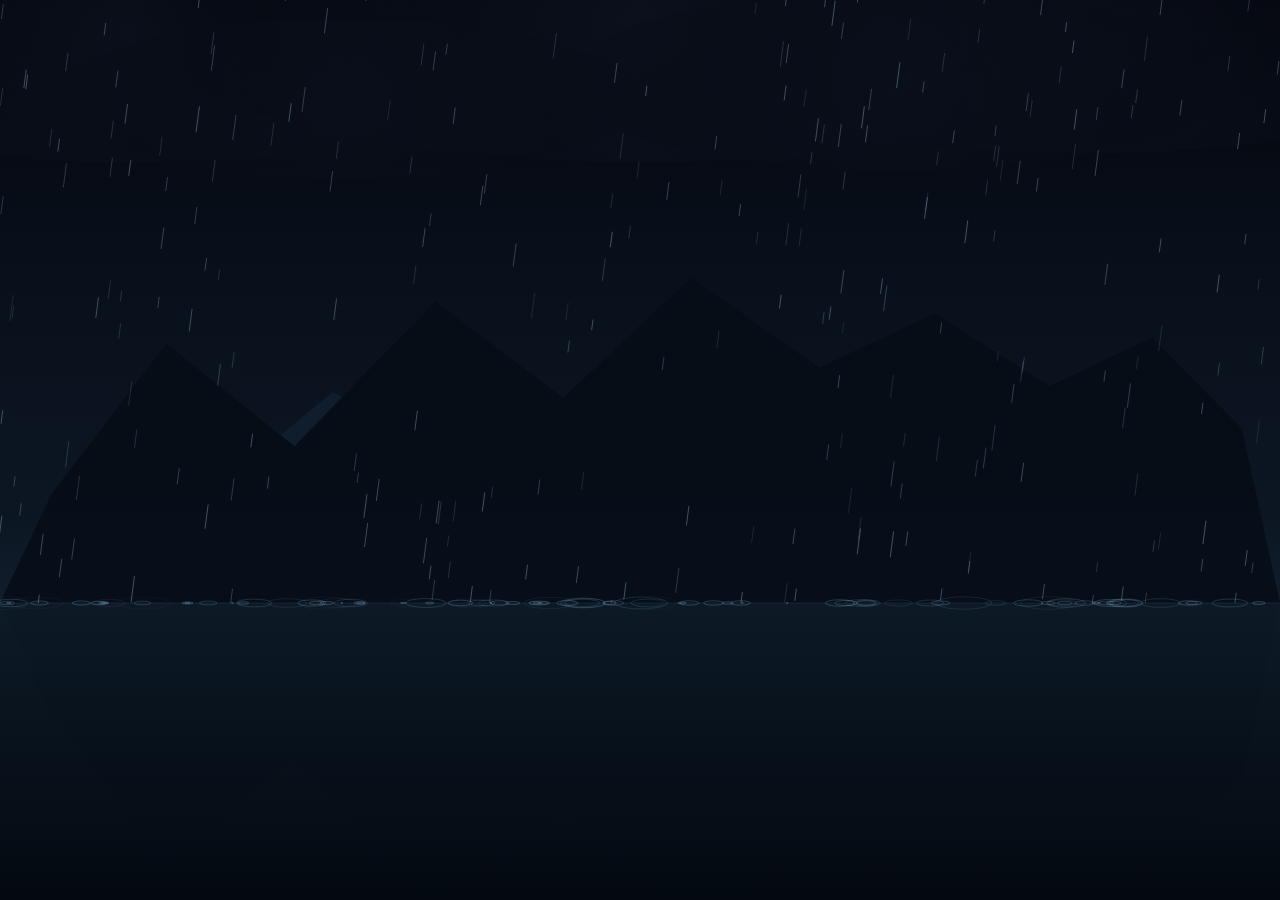
==== rain.html @ 8525aca0 "Add rainy weather demo animation HTML5 Canvas animation featuring distant mountains, thunder/lightni" ====
<!DOCTYPE html>
<html lang="zh-TW">
<head>
  <meta charset="UTF-8" />
  <meta name="viewport" content="width=device-width, initial-scale=1.0" />
  <title>雨天動畫</title>
  <style>
    * { margin: 0; padding: 0; box-sizing: border-box; }
    body { background: #020408; overflow: hidden; }
    canvas { display: block; }
  </style>
</head>
<body>
<canvas id="c"></canvas>
<script>
const canvas = document.getElementById('c');
const ctx    = canvas.getContext('2d');

let W, H, GY;          // canvas dims; GY = ground / water surface Y
let farPts  = [];      // far mountain polygon
let nearPts = [];      // near mountain polygon

/* ─── RESIZE ─── */
function resize() {
  W  = canvas.width  = window.innerWidth;
  H  = canvas.height = window.innerHeight;
  GY = Math.floor(H * 0.67);
  buildMountains();
}

function buildMountains() {
  // Far ridge — gentle peaks, [xFrac, yFrac of GY]
  const fp = [
    [0.05,0.84],[0.11,0.71],[0.18,0.79],[0.26,0.65],
    [0.33,0.73],[0.41,0.63],[0.49,0.72],[0.56,0.77],
    [0.63,0.67],[0.70,0.74],[0.77,0.64],[0.85,0.72],
    [0.91,0.68],[0.97,0.76]
  ];
  farPts = [[0,GY], ...fp.map(([x,y])=>[x*W, y*GY]), [W,GY]];

  // Near ridge — taller, more dramatic
  const np = [
    [0.04,0.82],[0.13,0.57],[0.23,0.74],[0.34,0.50],
    [0.44,0.66],[0.54,0.46],[0.64,0.61],[0.73,0.52],
    [0.82,0.64],[0.90,0.56],[0.97,0.71]
  ];
  nearPts = [[0,GY], ...np.map(([x,y])=>[x*W, y*GY]), [W,GY]];
}

/* ─── RAINDROP ─── */
const ANGLE = 0.13;   // horizontal lean per vertical pixel
const drops = [];

class Drop {
  constructor(spread) { this.reset(spread); }
  reset(spread = false) {
    this.x    = Math.random() * (W + 120);
    this.y    = spread ? Math.random() * H : -40;
    this.sp   = 14 + Math.random() * 11;
    this.ln   = 10 + Math.random() * 16;
    this.a    = 0.15 + Math.random() * 0.32;
    this.hit  = false;
  }
  update() {
    this.y += this.sp;
    this.x -= this.sp * ANGLE;
    // spawn ripple when leading edge touches water
    if (!this.hit && this.y + this.ln >= GY) {
      this.hit = true;
      if (Math.random() < 0.24 && ripples.length < 220)
        ripples.push(new Ripple(this.x, GY));
    }
    if (this.y >= GY) this.reset();
  }
  draw() {
    ctx.beginPath();
    ctx.moveTo(this.x, this.y);
    ctx.lineTo(this.x - this.ln * ANGLE, this.y + this.ln);
    ctx.strokeStyle = `rgba(175,210,240,${this.a})`;
    ctx.lineWidth = 0.75;
    ctx.stroke();
  }
}

/* ─── RIPPLE ─── */
const ripples = [];

class Ripple {
  constructor(x, y) {
    this.x  = x; this.y = y;
    this.r  = 1;
    this.mr = 16 + Math.random() * 32;
    this.sp = 0.38 + Math.random() * 0.55;
  }
  get alpha() { return 0.52 * Math.max(0, 1 - this.r / this.mr); }
  update()    { this.r += this.sp; return this.r < this.mr; }
  draw() {
    const a = this.alpha;
    if (a <= 0.005) return;
    ctx.beginPath();
    ctx.ellipse(this.x, this.y, this.r, this.r * 0.22, 0, 0, Math.PI * 2);
    ctx.strokeStyle = `rgba(140,188,220,${a})`;
    ctx.lineWidth = 0.65;
    ctx.stroke();
  }
}

/* ─── LIGHTNING BOLT ─── */
const bolts = [];
let ltTimer    = 0;
let ltInterval = 4500 + Math.random() * 5000;

class Bolt {
  constructor() {
    const sx = W * 0.15 + Math.random() * W * 0.70;
    this.segs = this._gen(sx, H * 0.02, sx + (Math.random() - 0.5) * 200, GY * 0.56);
    this.a  = 1.0;
    this.fa = 0.45;   // screen-flash alpha
  }
  _gen(x1, y1, x2, y2, d = 0) {
    if (d > 7 || y2 - y1 < 14) return [[x1,y1],[x2,y2]];
    const mx = (x1+x2)/2 + (Math.random()-0.5)*(y2-y1)*0.95;
    const my = (y1+y2)/2;
    return [...this._gen(x1,y1,mx,my,d+1), ...this._gen(mx,my,x2,y2,d+1).slice(1)];
  }
  update() { this.a -= 0.040; this.fa -= 0.028; return this.a > 0; }
  draw() {
    // full-screen flash
    if (this.fa > 0) {
      ctx.fillStyle = `rgba(195,215,255,${Math.max(0,this.fa) * 0.42})`;
      ctx.fillRect(0, 0, W, H);
    }
    ctx.save();
    ctx.shadowBlur  = 30;
    ctx.shadowColor = `rgba(165,200,255,${this.a * 0.9})`;
    ctx.beginPath();
    ctx.moveTo(this.segs[0][0], this.segs[0][1]);
    for (let i = 1; i < this.segs.length; i++)
      ctx.lineTo(this.segs[i][0], this.segs[i][1]);
    ctx.strokeStyle = `rgba(228,242,255,${this.a})`;
    ctx.lineWidth   = 1.8;
    ctx.stroke();
    // bright inner core
    ctx.strokeStyle = `rgba(255,255,255,${this.a * 0.75})`;
    ctx.lineWidth   = 0.5;
    ctx.stroke();
    ctx.restore();
  }
}

/* ─── SCENE DRAW HELPERS ─── */
function drawSky() {
  const g = ctx.createLinearGradient(0, 0, 0, GY);
  g.addColorStop(0,    '#030408');
  g.addColorStop(0.40, '#080f1a');
  g.addColorStop(0.85, '#0c1622');
  g.addColorStop(1,    '#101d2b');
  ctx.fillStyle = g;
  ctx.fillRect(0, 0, W, GY);
}

function drawClouds() {
  const layers = [
    { x:0.10, y:0.04, rx:0.33, ry:0.14, a:0.82 },
    { x:0.50, y:0.02, rx:0.40, ry:0.16, a:0.92 },
    { x:0.86, y:0.05, rx:0.30, ry:0.12, a:0.74 },
    { x:0.27, y:0.11, rx:0.23, ry:0.09, a:0.55 },
    { x:0.70, y:0.09, rx:0.26, ry:0.10, a:0.62 },
  ];
  for (const c of layers) {
    const cx = c.x * W, cy = c.y * H;
    const rx = c.rx * W, ry = c.ry * H;
    const g = ctx.createRadialGradient(cx,cy,0, cx,cy, Math.max(rx,ry));
    g.addColorStop(0,    `rgba(11,17,30,${c.a})`);
    g.addColorStop(0.60, `rgba(7,12,22,${c.a * 0.7})`);
    g.addColorStop(1,    'rgba(3,7,14,0)');
    ctx.beginPath();
    ctx.ellipse(cx, cy, rx, ry, 0, 0, Math.PI * 2);
    ctx.fillStyle = g;
    ctx.fill();
  }
}

function drawMountainShape(pts, color) {
  ctx.beginPath();
  ctx.moveTo(pts[0][0], pts[0][1]);
  for (let i = 1; i < pts.length; i++) ctx.lineTo(pts[i][0], pts[i][1]);
  ctx.closePath();
  ctx.fillStyle = color;
  ctx.fill();
}

function drawMist() {
  const g = ctx.createLinearGradient(0, GY - H*0.13, 0, GY + H*0.04);
  g.addColorStop(0,   'rgba(14,28,48,0)');
  g.addColorStop(0.5, 'rgba(14,28,48,0.09)');
  g.addColorStop(1,   'rgba(14,28,48,0)');
  ctx.fillStyle = g;
  ctx.fillRect(0, GY - H*0.13, W, H*0.17);
}

function drawWater() {
  const g = ctx.createLinearGradient(0, GY, 0, H);
  g.addColorStop(0,   '#0e1c28');
  g.addColorStop(0.3, '#0a1520');
  g.addColorStop(1,   '#040910');
  ctx.fillStyle = g;
  ctx.fillRect(0, GY, W, H - GY);

  // faint waterline gleam
  ctx.beginPath();
  ctx.moveTo(0, GY); ctx.lineTo(W, GY);
  ctx.strokeStyle = 'rgba(55,105,155,0.22)';
  ctx.lineWidth = 1;
  ctx.stroke();
}

function drawReflection() {
  // mirror the near ridge very faintly into the water
  ctx.save();
  ctx.globalAlpha = 0.10;
  ctx.translate(0, GY * 2);
  ctx.scale(1, -1);
  drawMountainShape(nearPts, '#070e18');
  ctx.restore();
}

/* ─── INIT ─── */
function init() {
  drops.length = 0;
  for (let i = 0; i < 290; i++) drops.push(new Drop(true));
  ltInterval = 4000 + Math.random() * 5000;
}

/* ─── MAIN LOOP ─── */
let prev = 0;

function frame(ts) {
  const dt = Math.min(ts - prev, 50);
  prev = ts;

  ctx.clearRect(0, 0, W, H);

  // — sky & atmosphere
  drawSky();
  drawClouds();

  // — lightning (drawn in sky, behind mountains)
  ltTimer += dt;
  if (ltTimer >= ltInterval) {
    bolts.push(new Bolt());
    ltTimer    = 0;
    ltInterval = 3500 + Math.random() * 6000;
  }
  for (let i = bolts.length - 1; i >= 0; i--) {
    bolts[i].draw();
    if (!bolts[i].update()) bolts.splice(i, 1);
  }

  // — mountains, mist, water
  drawMountainShape(farPts,  '#0f1d2d');
  drawMountainShape(nearPts, '#060d17');
  drawMist();
  drawWater();
  drawReflection();

  // — rain (clipped to sky so drops vanish at water surface)
  ctx.save();
  ctx.beginPath(); ctx.rect(0, 0, W, GY); ctx.clip();
  for (const d of drops) { d.update(); d.draw(); }
  ctx.restore();

  // — ripples on water surface
  for (let i = ripples.length - 1; i >= 0; i--) {
    ripples[i].draw();
    if (!ripples[i].update()) ripples.splice(i, 1);
  }

  requestAnimationFrame(frame);
}

/* ─── START ─── */
resize();
init();
requestAnimationFrame(frame);
window.addEventListener('resize', () => { resize(); init(); });
</script>
</body>
</html>
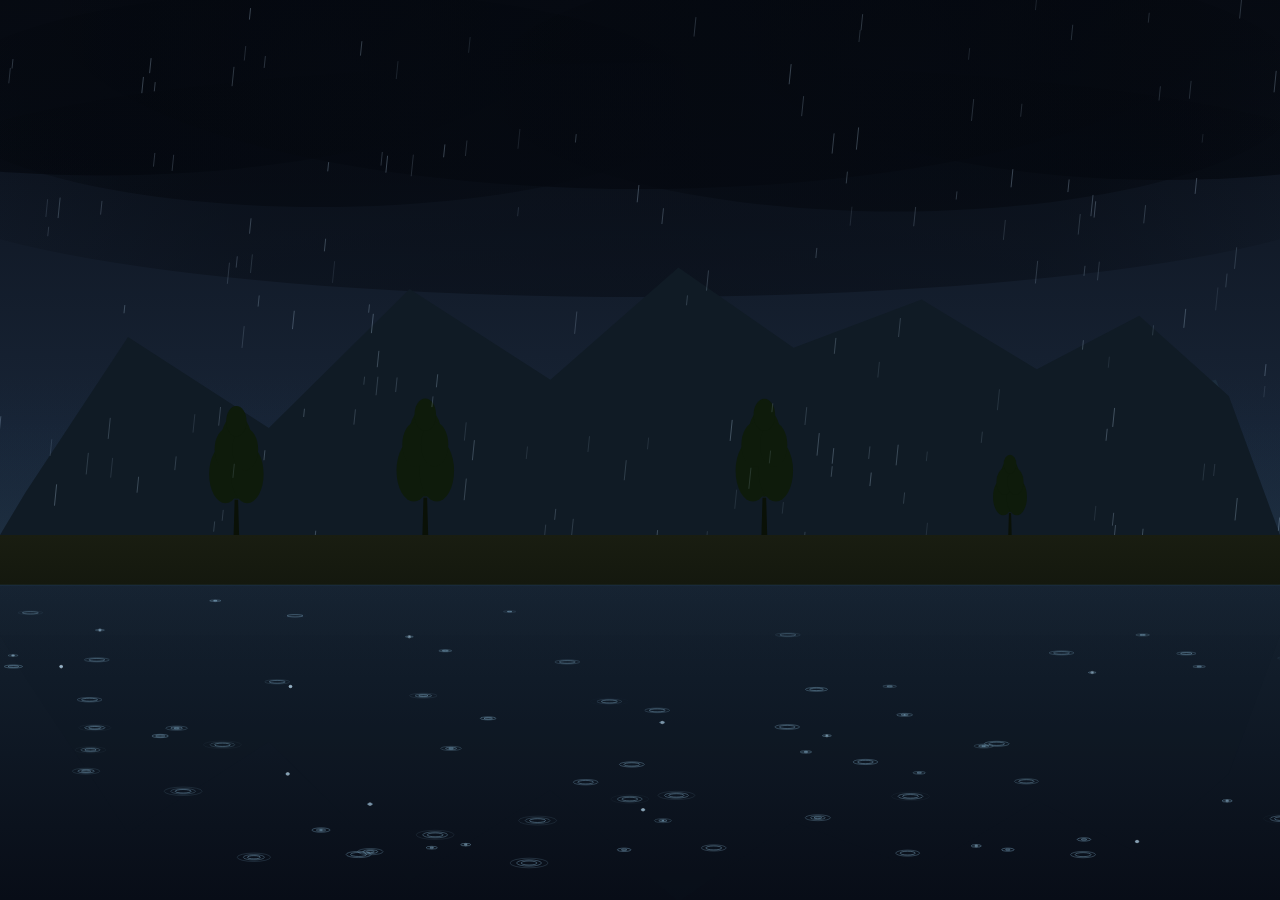
==== commit 4674429a: "Redesign rain animation to match reference visual style - Three atmospheric mountain layers (far/mid" ====
--- a/rain.html
+++ b/rain.html
@@ -6,7 +6,7 @@
   <title>雨天動畫</title>
   <style>
     * { margin: 0; padding: 0; box-sizing: border-box; }
-    body { background: #020408; overflow: hidden; }
+    body { background: #060a10; overflow: hidden; }
     canvas { display: block; }
   </style>
 </head>
@@ -16,164 +16,241 @@
 const canvas = document.getElementById('c');
 const ctx    = canvas.getContext('2d');
 
-let W, H, GY;          // canvas dims; GY = ground / water surface Y
-let farPts  = [];      // far mountain polygon
-let nearPts = [];      // near mountain polygon
+let W, H, GY, PY;
+// GY = sky/ground boundary; PY = puddle surface (slightly below GY)
+
+let mtnA = [], mtnB = [], mtnC = []; // 3 mountain layers
+let trees = [];
 
 /* ─── RESIZE ─── */
 function resize() {
   W  = canvas.width  = window.innerWidth;
   H  = canvas.height = window.innerHeight;
-  GY = Math.floor(H * 0.67);
-  buildMountains();
-}
-
-function buildMountains() {
-  // Far ridge — gentle peaks, [xFrac, yFrac of GY]
-  const fp = [
-    [0.05,0.84],[0.11,0.71],[0.18,0.79],[0.26,0.65],
-    [0.33,0.73],[0.41,0.63],[0.49,0.72],[0.56,0.77],
-    [0.63,0.67],[0.70,0.74],[0.77,0.64],[0.85,0.72],
-    [0.91,0.68],[0.97,0.76]
-  ];
-  farPts = [[0,GY], ...fp.map(([x,y])=>[x*W, y*GY]), [W,GY]];
-
-  // Near ridge — taller, more dramatic
-  const np = [
-    [0.04,0.82],[0.13,0.57],[0.23,0.74],[0.34,0.50],
-    [0.44,0.66],[0.54,0.46],[0.64,0.61],[0.73,0.52],
-    [0.82,0.64],[0.90,0.56],[0.97,0.71]
-  ];
-  nearPts = [[0,GY], ...np.map(([x,y])=>[x*W, y*GY]), [W,GY]];
+  GY = Math.floor(H * 0.595);
+  PY = Math.floor(H * 0.650);
+  buildScene();
+}
+
+function makePoly(peaks, base) {
+  return [[0, base], ...peaks.map(([x, y]) => [x * W, y * base]), [W, base]];
+}
+
+function buildScene() {
+  // Far ridge — low, gentle, atmospheric haze
+  mtnA = makePoly([
+    [0.04,0.87],[0.11,0.77],[0.18,0.85],[0.26,0.74],
+    [0.34,0.81],[0.42,0.71],[0.50,0.79],[0.58,0.84],
+    [0.66,0.73],[0.74,0.81],[0.82,0.72],[0.90,0.79],[0.97,0.85]
+  ], GY);
+
+  // Mid ridge
+  mtnB = makePoly([
+    [0.03,0.90],[0.11,0.71],[0.21,0.83],[0.31,0.65],
+    [0.41,0.77],[0.50,0.62],[0.60,0.74],[0.69,0.80],
+    [0.78,0.67],[0.87,0.75],[0.95,0.71]
+  ], GY);
+
+  // Near ridge — tallest, darkest
+  mtnC = makePoly([
+    [0.02,0.92],[0.10,0.63],[0.21,0.80],[0.32,0.54],
+    [0.43,0.71],[0.53,0.50],[0.62,0.65],[0.72,0.56],
+    [0.81,0.69],[0.89,0.59],[0.96,0.74]
+  ], GY);
+
+  // Trees at horizon (silhouette)
+  trees = [0.17, 0.33, 0.61, 0.79].map(xf => ({
+    x: xf * W + (Math.random() - 0.5) * 45,
+    y: GY,
+    h: 58 + Math.random() * 72,
+    w: 0
+  }));
+  trees.forEach(t => { t.w = t.h * 0.58; });
+}
+
+/* ─── TREE SILHOUETTE ─── */
+function drawTree({ x, y, h, w }) {
+  // Trunk
+  ctx.fillStyle = '#0a1107';
+  ctx.beginPath();
+  ctx.moveTo(x - w * 0.04, y);
+  ctx.lineTo(x - w * 0.025, y - h * 0.30);
+  ctx.lineTo(x + w * 0.025, y - h * 0.30);
+  ctx.lineTo(x + w * 0.04, y);
+  ctx.fill();
+
+  // Foliage — organic overlapping blobs
+  ctx.fillStyle = '#0e1b0b';
+  for (const [dx, dy, rx, ry] of [
+    [ 0,    0.63, 0.30, 0.32],
+    [-0.16, 0.52, 0.24, 0.25],
+    [ 0.16, 0.52, 0.24, 0.25],
+    [ 0,    0.82, 0.22, 0.20],
+    [-0.13, 0.73, 0.19, 0.18],
+    [ 0.13, 0.73, 0.19, 0.18],
+    [ 0,    0.97, 0.15, 0.13],
+  ]) {
+    ctx.beginPath();
+    ctx.ellipse(x + dx * w, y - dy * h, rx * w, ry * h, 0, 0, Math.PI * 2);
+    ctx.fill();
+  }
 }
 
 /* ─── RAINDROP ─── */
-const ANGLE = 0.13;   // horizontal lean per vertical pixel
+const LEAN = 0.10;
 const drops = [];
 
 class Drop {
   constructor(spread) { this.reset(spread); }
   reset(spread = false) {
-    this.x    = Math.random() * (W + 120);
-    this.y    = spread ? Math.random() * H : -40;
-    this.sp   = 14 + Math.random() * 11;
-    this.ln   = 10 + Math.random() * 16;
-    this.a    = 0.15 + Math.random() * 0.32;
-    this.hit  = false;
+    this.x   = Math.random() * (W + 200);
+    this.y   = spread ? Math.random() * H * 1.4 - H * 0.2 : -65;
+    this.sp  = 15 + Math.random() * 13;
+    this.ln  = 8  + Math.random() * 15;
+    this.a   = 0.18 + Math.random() * 0.30;
+    this.hit = false;
+    // Ripple lands at random depth in puddle (gives perspective distribution)
+    this.ry  = PY + 10 + Math.random() * (H - PY - 15) * 0.90;
   }
   update() {
     this.y += this.sp;
-    this.x -= this.sp * ANGLE;
-    // spawn ripple when leading edge touches water
+    this.x -= this.sp * LEAN;
     if (!this.hit && this.y + this.ln >= GY) {
       this.hit = true;
-      if (Math.random() < 0.24 && ripples.length < 220)
-        ripples.push(new Ripple(this.x, GY));
+      if (Math.random() < 0.26 && ripples.length < 320)
+        ripples.push(new Ripple(this.x, this.ry));
     }
-    if (this.y >= GY) this.reset();
+    if (this.y > H) this.reset();
   }
   draw() {
+    if (this.y >= GY) return;
+    const vis = Math.min(this.ln, GY - this.y);
+    if (vis <= 0) return;
     ctx.beginPath();
     ctx.moveTo(this.x, this.y);
-    ctx.lineTo(this.x - this.ln * ANGLE, this.y + this.ln);
-    ctx.strokeStyle = `rgba(175,210,240,${this.a})`;
-    ctx.lineWidth = 0.75;
+    ctx.lineTo(this.x - vis * LEAN, this.y + vis);
+    ctx.strokeStyle = `rgba(190,218,242,${this.a})`;
+    ctx.lineWidth = 0.6;
     ctx.stroke();
   }
 }
 
-/* ─── RIPPLE ─── */
+/* ─── RIPPLE (multi-ring, perspective-aware) ─── */
 const ripples = [];
 
 class Ripple {
   constructor(x, y) {
-    this.x  = x; this.y = y;
-    this.r  = 1;
-    this.mr = 16 + Math.random() * 32;
-    this.sp = 0.38 + Math.random() * 0.55;
-  }
-  get alpha() { return 0.52 * Math.max(0, 1 - this.r / this.mr); }
-  update()    { this.r += this.sp; return this.r < this.mr; }
+    this.x = x; this.y = y;
+    // Perspective: closer to bottom = larger & rounder
+    const t = Math.max(0, Math.min(1, (y - PY) / (H - PY)));
+    const s = 0.55 + t * 0.80; // size multiplier
+    this.ps  = 0.13 + t * 0.14; // vertical squish
+    this.age = 0;
+    this.rings = [
+      { r: 1, maxR: (12 + Math.random() * 12) * s, sp: 0.58, start: 0  },
+      { r: 0, maxR: (20 + Math.random() * 18) * s, sp: 0.46, start: 5  },
+      { r: 0, maxR: (28 + Math.random() * 22) * s, sp: 0.38, start: 11 },
+    ];
+  }
+  update() {
+    this.age++;
+    for (const rg of this.rings)
+      if (this.age >= rg.start) rg.r = Math.min(rg.r + rg.sp, rg.maxR);
+    return this.rings[2].r < this.rings[2].maxR;
+  }
   draw() {
-    const a = this.alpha;
-    if (a <= 0.005) return;
-    ctx.beginPath();
-    ctx.ellipse(this.x, this.y, this.r, this.r * 0.22, 0, 0, Math.PI * 2);
-    ctx.strokeStyle = `rgba(140,188,220,${a})`;
-    ctx.lineWidth = 0.65;
-    ctx.stroke();
+    // Tiny splash dot at center
+    if (this.age < 9) {
+      const sa = (1 - this.age / 9) * 0.72;
+      ctx.beginPath();
+      ctx.arc(this.x, this.y, 1.8, 0, Math.PI * 2);
+      ctx.fillStyle = `rgba(215,235,250,${sa})`;
+      ctx.fill();
+    }
+    for (const rg of this.rings) {
+      if (rg.r <= 0) continue;
+      const a = 0.56 * Math.max(0, 1 - rg.r / rg.maxR);
+      if (a < 0.01) continue;
+      ctx.beginPath();
+      ctx.ellipse(this.x, this.y, rg.r, rg.r * this.ps, 0, 0, Math.PI * 2);
+      ctx.strokeStyle = `rgba(150,200,230,${a})`;
+      ctx.lineWidth = 0.80;
+      ctx.stroke();
+    }
   }
 }
 
 /* ─── LIGHTNING BOLT ─── */
 const bolts = [];
-let ltTimer    = 0;
-let ltInterval = 4500 + Math.random() * 5000;
+let ltTimer = 0, ltNext = 5000 + Math.random() * 5000;
 
 class Bolt {
   constructor() {
-    const sx = W * 0.15 + Math.random() * W * 0.70;
-    this.segs = this._gen(sx, H * 0.02, sx + (Math.random() - 0.5) * 200, GY * 0.56);
+    const sx = W * 0.10 + Math.random() * W * 0.80;
+    this.segs   = this._gen(sx, H * 0.01, sx + (Math.random() - 0.5) * 260, GY * 0.55);
+    this.branch = Math.random() < 0.50 ? (() => {
+      const mi = Math.floor(this.segs.length * 0.38);
+      const [bx, by] = this.segs[mi];
+      return this._gen(bx, by, bx + (Math.random() - 0.5) * 130, by + GY * 0.25, 3);
+    })() : null;
     this.a  = 1.0;
-    this.fa = 0.45;   // screen-flash alpha
+    this.fa = 0.50;
   }
   _gen(x1, y1, x2, y2, d = 0) {
-    if (d > 7 || y2 - y1 < 14) return [[x1,y1],[x2,y2]];
-    const mx = (x1+x2)/2 + (Math.random()-0.5)*(y2-y1)*0.95;
-    const my = (y1+y2)/2;
-    return [...this._gen(x1,y1,mx,my,d+1), ...this._gen(mx,my,x2,y2,d+1).slice(1)];
-  }
-  update() { this.a -= 0.040; this.fa -= 0.028; return this.a > 0; }
+    if (d > 7 || y2 - y1 < 12) return [[x1, y1], [x2, y2]];
+    const mx = (x1 + x2) / 2 + (Math.random() - 0.5) * (y2 - y1) * 1.0;
+    const my = (y1 + y2) / 2;
+    return [...this._gen(x1, y1, mx, my, d + 1),
+            ...this._gen(mx, my, x2, y2, d + 1).slice(1)];
+  }
+  update() { this.a -= 0.037; this.fa -= 0.025; return this.a > 0; }
+  _stroke(segs, a, lw) {
+    ctx.beginPath();
+    ctx.moveTo(segs[0][0], segs[0][1]);
+    for (let i = 1; i < segs.length; i++) ctx.lineTo(segs[i][0], segs[i][1]);
+    ctx.strokeStyle = `rgba(228,244,255,${a})`;
+    ctx.lineWidth = lw;
+    ctx.stroke();
+  }
   draw() {
-    // full-screen flash
     if (this.fa > 0) {
-      ctx.fillStyle = `rgba(195,215,255,${Math.max(0,this.fa) * 0.42})`;
+      ctx.fillStyle = `rgba(190,215,255,${Math.max(0, this.fa) * 0.36})`;
       ctx.fillRect(0, 0, W, H);
     }
     ctx.save();
-    ctx.shadowBlur  = 30;
-    ctx.shadowColor = `rgba(165,200,255,${this.a * 0.9})`;
-    ctx.beginPath();
-    ctx.moveTo(this.segs[0][0], this.segs[0][1]);
-    for (let i = 1; i < this.segs.length; i++)
-      ctx.lineTo(this.segs[i][0], this.segs[i][1]);
-    ctx.strokeStyle = `rgba(228,242,255,${this.a})`;
-    ctx.lineWidth   = 1.8;
-    ctx.stroke();
-    // bright inner core
-    ctx.strokeStyle = `rgba(255,255,255,${this.a * 0.75})`;
-    ctx.lineWidth   = 0.5;
-    ctx.stroke();
+    ctx.shadowBlur  = 40;
+    ctx.shadowColor = `rgba(155,200,255,${this.a * 0.9})`;
+    this._stroke(this.segs, this.a, 2.3);
+    if (this.branch) this._stroke(this.branch, this.a * 0.62, 1.3);
+    ctx.shadowBlur = 0;
+    this._stroke(this.segs, this.a * 0.80, 0.5); // bright core
     ctx.restore();
   }
 }
 
-/* ─── SCENE DRAW HELPERS ─── */
+/* ─── SCENE LAYERS ─── */
 function drawSky() {
   const g = ctx.createLinearGradient(0, 0, 0, GY);
-  g.addColorStop(0,    '#030408');
-  g.addColorStop(0.40, '#080f1a');
-  g.addColorStop(0.85, '#0c1622');
-  g.addColorStop(1,    '#101d2b');
+  g.addColorStop(0,    '#0a0e16');
+  g.addColorStop(0.35, '#101825');
+  g.addColorStop(0.78, '#172334');
+  g.addColorStop(1,    '#1d2e40');
   ctx.fillStyle = g;
   ctx.fillRect(0, 0, W, GY);
 }
 
 function drawClouds() {
-  const layers = [
-    { x:0.10, y:0.04, rx:0.33, ry:0.14, a:0.82 },
-    { x:0.50, y:0.02, rx:0.40, ry:0.16, a:0.92 },
-    { x:0.86, y:0.05, rx:0.30, ry:0.12, a:0.74 },
-    { x:0.27, y:0.11, rx:0.23, ry:0.09, a:0.55 },
-    { x:0.70, y:0.09, rx:0.26, ry:0.10, a:0.62 },
-  ];
-  for (const c of layers) {
-    const cx = c.x * W, cy = c.y * H;
-    const rx = c.rx * W, ry = c.ry * H;
-    const g = ctx.createRadialGradient(cx,cy,0, cx,cy, Math.max(rx,ry));
-    g.addColorStop(0,    `rgba(11,17,30,${c.a})`);
-    g.addColorStop(0.60, `rgba(7,12,22,${c.a * 0.7})`);
-    g.addColorStop(1,    'rgba(3,7,14,0)');
+  for (const [cx, cy, rx, ry, a] of [
+    [W * 0.08, H * 0.025, W * 0.36, H * 0.17, 0.92],
+    [W * 0.50, H * 0.010, W * 0.46, H * 0.20, 0.97],
+    [W * 0.91, H * 0.040, W * 0.33, H * 0.16, 0.85],
+    [W * 0.25, H * 0.110, W * 0.30, H * 0.12, 0.68],
+    [W * 0.70, H * 0.095, W * 0.32, H * 0.14, 0.72],
+    [W * 0.50, H * 0.200, W * 0.58, H * 0.13, 0.52],
+  ]) {
+    const g = ctx.createRadialGradient(cx, cy, 0, cx, cy, Math.max(rx, ry));
+    g.addColorStop(0,    `rgba(6, 10, 18, ${a})`);
+    g.addColorStop(0.55, `rgba(4,  8, 15, ${a * 0.75})`);
+    g.addColorStop(1,    'rgba(2, 5, 10, 0)');
     ctx.beginPath();
     ctx.ellipse(cx, cy, rx, ry, 0, 0, Math.PI * 2);
     ctx.fillStyle = g;
@@ -181,7 +258,7 @@
   }
 }
 
-function drawMountainShape(pts, color) {
+function fillPoly(pts, color) {
   ctx.beginPath();
   ctx.moveTo(pts[0][0], pts[0][1]);
   for (let i = 1; i < pts.length; i++) ctx.lineTo(pts[i][0], pts[i][1]);
@@ -190,87 +267,107 @@
   ctx.fill();
 }
 
-function drawMist() {
-  const g = ctx.createLinearGradient(0, GY - H*0.13, 0, GY + H*0.04);
-  g.addColorStop(0,   'rgba(14,28,48,0)');
-  g.addColorStop(0.5, 'rgba(14,28,48,0.09)');
-  g.addColorStop(1,   'rgba(14,28,48,0)');
-  ctx.fillStyle = g;
-  ctx.fillRect(0, GY - H*0.13, W, H*0.17);
-}
-
-function drawWater() {
-  const g = ctx.createLinearGradient(0, GY, 0, H);
-  g.addColorStop(0,   '#0e1c28');
-  g.addColorStop(0.3, '#0a1520');
-  g.addColorStop(1,   '#040910');
-  ctx.fillStyle = g;
-  ctx.fillRect(0, GY, W, H - GY);
-
-  // faint waterline gleam
+function drawHaze(y, a) {
+  const g = ctx.createLinearGradient(0, y - H * 0.07, 0, y + H * 0.05);
+  g.addColorStop(0,   `rgba(25, 44, 68, 0)`);
+  g.addColorStop(0.5, `rgba(25, 44, 68, ${a})`);
+  g.addColorStop(1,   `rgba(25, 44, 68, 0)`);
+  ctx.fillStyle = g;
+  ctx.fillRect(0, y - H * 0.07, W, H * 0.12);
+}
+
+function drawGround() {
+  // Narrow wet-earth strip between mountains and puddle
+  const g = ctx.createLinearGradient(0, GY, 0, PY);
+  g.addColorStop(0, '#191d11');
+  g.addColorStop(1, '#14180e');
+  ctx.fillStyle = g;
+  ctx.fillRect(0, GY, W, PY - GY);
+}
+
+function drawPuddle() {
+  // Large reflective puddle dominates lower portion
+  const g = ctx.createLinearGradient(0, PY, 0, H);
+  g.addColorStop(0,   '#16222f');
+  g.addColorStop(0.3, '#111c29');
+  g.addColorStop(1,   '#080d17');
+  ctx.fillStyle = g;
+  ctx.fillRect(0, PY, W, H - PY);
+  // Subtle waterline gleam
   ctx.beginPath();
-  ctx.moveTo(0, GY); ctx.lineTo(W, GY);
-  ctx.strokeStyle = 'rgba(55,105,155,0.22)';
+  ctx.moveTo(0, PY); ctx.lineTo(W, PY);
+  ctx.strokeStyle = 'rgba(50, 100, 150, 0.20)';
   ctx.lineWidth = 1;
   ctx.stroke();
 }
 
 function drawReflection() {
-  // mirror the near ridge very faintly into the water
+  // Faint mirror of near mountains in puddle
   ctx.save();
   ctx.globalAlpha = 0.10;
-  ctx.translate(0, GY * 2);
+  ctx.translate(0, PY * 2);
   ctx.scale(1, -1);
-  drawMountainShape(nearPts, '#070e18');
+  fillPoly(mtnC, '#111b25');
   ctx.restore();
-}
-
-/* ─── INIT ─── */
+  // Sky glow reflection
+  const g = ctx.createLinearGradient(0, PY, 0, PY + H * 0.12);
+  g.addColorStop(0,   'rgba(25, 50, 80, 0.10)');
+  g.addColorStop(1,   'rgba(10, 20, 35, 0)');
+  ctx.fillStyle = g;
+  ctx.fillRect(0, PY, W, H * 0.12);
+}
+
+/* ─── INIT & LOOP ─── */
 function init() {
   drops.length = 0;
-  for (let i = 0; i < 290; i++) drops.push(new Drop(true));
-  ltInterval = 4000 + Math.random() * 5000;
-}
-
-/* ─── MAIN LOOP ─── */
+  ripples.length = 0;
+  bolts.length = 0;
+  for (let i = 0; i < 330; i++) drops.push(new Drop(true));
+  ltNext = 4500 + Math.random() * 5000;
+}
+
 let prev = 0;
-
 function frame(ts) {
-  const dt = Math.min(ts - prev, 50);
-  prev = ts;
-
+  const dt = Math.min(ts - prev, 50); prev = ts;
   ctx.clearRect(0, 0, W, H);
 
-  // — sky & atmosphere
+  // Sky & clouds
   drawSky();
   drawClouds();
 
-  // — lightning (drawn in sky, behind mountains)
+  // Lightning (behind mountains = in sky)
   ltTimer += dt;
-  if (ltTimer >= ltInterval) {
+  if (ltTimer >= ltNext) {
     bolts.push(new Bolt());
-    ltTimer    = 0;
-    ltInterval = 3500 + Math.random() * 6000;
+    if (Math.random() < 0.38)
+      setTimeout(() => bolts.push(new Bolt()), 110 + Math.random() * 260);
+    ltTimer = 0;
+    ltNext = 3800 + Math.random() * 6500;
   }
   for (let i = bolts.length - 1; i >= 0; i--) {
     bolts[i].draw();
     if (!bolts[i].update()) bolts.splice(i, 1);
   }
 
-  // — mountains, mist, water
-  drawMountainShape(farPts,  '#0f1d2d');
-  drawMountainShape(nearPts, '#060d17');
-  drawMist();
-  drawWater();
+  // Mountains: far → mid → near, with haze between layers
+  fillPoly(mtnA, '#3a4f65');         // farthest: blue-gray, visible through haze
+  drawHaze(GY * 0.82, 0.15);
+  fillPoly(mtnB, '#1c2d3d');         // mid layer
+  drawHaze(GY * 0.91, 0.12);
+  fillPoly(mtnC, '#101b25');         // nearest: darkest
+
+  // Tree silhouettes at horizon
+  for (const t of trees) drawTree(t);
+
+  // Ground & puddle surface
+  drawGround();
+  drawPuddle();
   drawReflection();
 
-  // — rain (clipped to sky so drops vanish at water surface)
-  ctx.save();
-  ctx.beginPath(); ctx.rect(0, 0, W, GY); ctx.clip();
+  // Rain (visible in sky only — drop into water at GY)
   for (const d of drops) { d.update(); d.draw(); }
-  ctx.restore();
-
-  // — ripples on water surface
+
+  // Ripples expanding on puddle surface
   for (let i = ripples.length - 1; i >= 0; i--) {
     ripples[i].draw();
     if (!ripples[i].update()) ripples.splice(i, 1);
@@ -279,7 +376,6 @@
   requestAnimationFrame(frame);
 }
 
-/* ─── START ─── */
 resize();
 init();
 requestAnimationFrame(frame);
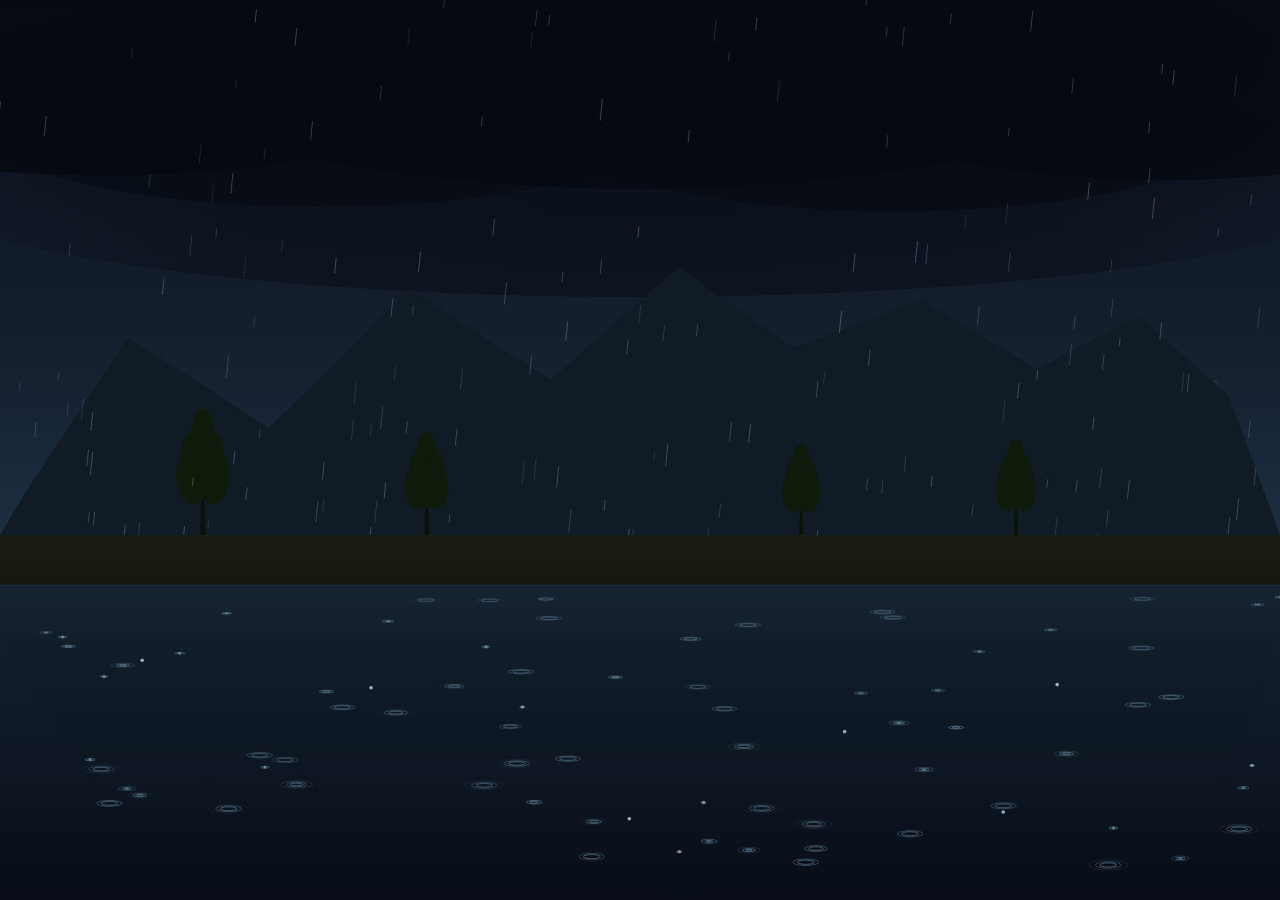
==== commit 8f590b41: "Add rainy weather animation demo" ====
--- a/rain.html
+++ b/rain.html
@@ -17,12 +17,10 @@
 const ctx    = canvas.getContext('2d');
 
 let W, H, GY, PY;
-// GY = sky/ground boundary; PY = puddle surface (slightly below GY)
-
-let mtnA = [], mtnB = [], mtnC = []; // 3 mountain layers
+
+let mtnA = [], mtnB = [], mtnC = [];
 let trees = [];
 
-/* ─── RESIZE ─── */
 function resize() {
   W  = canvas.width  = window.innerWidth;
   H  = canvas.height = window.innerHeight;
@@ -36,28 +34,24 @@
 }
 
 function buildScene() {
-  // Far ridge — low, gentle, atmospheric haze
   mtnA = makePoly([
     [0.04,0.87],[0.11,0.77],[0.18,0.85],[0.26,0.74],
     [0.34,0.81],[0.42,0.71],[0.50,0.79],[0.58,0.84],
     [0.66,0.73],[0.74,0.81],[0.82,0.72],[0.90,0.79],[0.97,0.85]
   ], GY);
 
-  // Mid ridge
   mtnB = makePoly([
     [0.03,0.90],[0.11,0.71],[0.21,0.83],[0.31,0.65],
     [0.41,0.77],[0.50,0.62],[0.60,0.74],[0.69,0.80],
     [0.78,0.67],[0.87,0.75],[0.95,0.71]
   ], GY);
 
-  // Near ridge — tallest, darkest
   mtnC = makePoly([
     [0.02,0.92],[0.10,0.63],[0.21,0.80],[0.32,0.54],
     [0.43,0.71],[0.53,0.50],[0.62,0.65],[0.72,0.56],
     [0.81,0.69],[0.89,0.59],[0.96,0.74]
   ], GY);
 
-  // Trees at horizon (silhouette)
   trees = [0.17, 0.33, 0.61, 0.79].map(xf => ({
     x: xf * W + (Math.random() - 0.5) * 45,
     y: GY,
@@ -67,9 +61,7 @@
   trees.forEach(t => { t.w = t.h * 0.58; });
 }
 
-/* ─── TREE SILHOUETTE ─── */
 function drawTree({ x, y, h, w }) {
-  // Trunk
   ctx.fillStyle = '#0a1107';
   ctx.beginPath();
   ctx.moveTo(x - w * 0.04, y);
@@ -78,7 +70,6 @@
   ctx.lineTo(x + w * 0.04, y);
   ctx.fill();
 
-  // Foliage — organic overlapping blobs
   ctx.fillStyle = '#0e1b0b';
   for (const [dx, dy, rx, ry] of [
     [ 0,    0.63, 0.30, 0.32],
@@ -95,7 +86,6 @@
   }
 }
 
-/* ─── RAINDROP ─── */
 const LEAN = 0.10;
 const drops = [];
 
@@ -108,7 +98,6 @@
     this.ln  = 8  + Math.random() * 15;
     this.a   = 0.18 + Math.random() * 0.30;
     this.hit = false;
-    // Ripple lands at random depth in puddle (gives perspective distribution)
     this.ry  = PY + 10 + Math.random() * (H - PY - 15) * 0.90;
   }
   update() {
@@ -134,16 +123,14 @@
   }
 }
 
-/* ─── RIPPLE (multi-ring, perspective-aware) ─── */
 const ripples = [];
 
 class Ripple {
   constructor(x, y) {
     this.x = x; this.y = y;
-    // Perspective: closer to bottom = larger & rounder
     const t = Math.max(0, Math.min(1, (y - PY) / (H - PY)));
-    const s = 0.55 + t * 0.80; // size multiplier
-    this.ps  = 0.13 + t * 0.14; // vertical squish
+    const s = 0.55 + t * 0.80;
+    this.ps  = 0.13 + t * 0.14;
     this.age = 0;
     this.rings = [
       { r: 1, maxR: (12 + Math.random() * 12) * s, sp: 0.58, start: 0  },
@@ -158,7 +145,6 @@
     return this.rings[2].r < this.rings[2].maxR;
   }
   draw() {
-    // Tiny splash dot at center
     if (this.age < 9) {
       const sa = (1 - this.age / 9) * 0.72;
       ctx.beginPath();
@@ -179,7 +165,6 @@
   }
 }
 
-/* ─── LIGHTNING BOLT ─── */
 const bolts = [];
 let ltTimer = 0, ltNext = 5000 + Math.random() * 5000;
 
@@ -222,12 +207,11 @@
     this._stroke(this.segs, this.a, 2.3);
     if (this.branch) this._stroke(this.branch, this.a * 0.62, 1.3);
     ctx.shadowBlur = 0;
-    this._stroke(this.segs, this.a * 0.80, 0.5); // bright core
+    this._stroke(this.segs, this.a * 0.80, 0.5);
     ctx.restore();
   }
 }
 
-/* ─── SCENE LAYERS ─── */
 function drawSky() {
   const g = ctx.createLinearGradient(0, 0, 0, GY);
   g.addColorStop(0,    '#0a0e16');
@@ -277,7 +261,6 @@
 }
 
 function drawGround() {
-  // Narrow wet-earth strip between mountains and puddle
   const g = ctx.createLinearGradient(0, GY, 0, PY);
   g.addColorStop(0, '#191d11');
   g.addColorStop(1, '#14180e');
@@ -286,14 +269,12 @@
 }
 
 function drawPuddle() {
-  // Large reflective puddle dominates lower portion
   const g = ctx.createLinearGradient(0, PY, 0, H);
   g.addColorStop(0,   '#16222f');
   g.addColorStop(0.3, '#111c29');
   g.addColorStop(1,   '#080d17');
   ctx.fillStyle = g;
   ctx.fillRect(0, PY, W, H - PY);
-  // Subtle waterline gleam
   ctx.beginPath();
   ctx.moveTo(0, PY); ctx.lineTo(W, PY);
   ctx.strokeStyle = 'rgba(50, 100, 150, 0.20)';
@@ -302,14 +283,12 @@
 }
 
 function drawReflection() {
-  // Faint mirror of near mountains in puddle
   ctx.save();
   ctx.globalAlpha = 0.10;
   ctx.translate(0, PY * 2);
   ctx.scale(1, -1);
   fillPoly(mtnC, '#111b25');
   ctx.restore();
-  // Sky glow reflection
   const g = ctx.createLinearGradient(0, PY, 0, PY + H * 0.12);
   g.addColorStop(0,   'rgba(25, 50, 80, 0.10)');
   g.addColorStop(1,   'rgba(10, 20, 35, 0)');
@@ -317,7 +296,6 @@
   ctx.fillRect(0, PY, W, H * 0.12);
 }
 
-/* ─── INIT & LOOP ─── */
 function init() {
   drops.length = 0;
   ripples.length = 0;
@@ -331,11 +309,9 @@
   const dt = Math.min(ts - prev, 50); prev = ts;
   ctx.clearRect(0, 0, W, H);
 
-  // Sky & clouds
   drawSky();
   drawClouds();
 
-  // Lightning (behind mountains = in sky)
   ltTimer += dt;
   if (ltTimer >= ltNext) {
     bolts.push(new Bolt());
@@ -349,25 +325,20 @@
     if (!bolts[i].update()) bolts.splice(i, 1);
   }
 
-  // Mountains: far → mid → near, with haze between layers
-  fillPoly(mtnA, '#3a4f65');         // farthest: blue-gray, visible through haze
+  fillPoly(mtnA, '#3a4f65');
   drawHaze(GY * 0.82, 0.15);
-  fillPoly(mtnB, '#1c2d3d');         // mid layer
+  fillPoly(mtnB, '#1c2d3d');
   drawHaze(GY * 0.91, 0.12);
-  fillPoly(mtnC, '#101b25');         // nearest: darkest
-
-  // Tree silhouettes at horizon
+  fillPoly(mtnC, '#101b25');
+
   for (const t of trees) drawTree(t);
 
-  // Ground & puddle surface
   drawGround();
   drawPuddle();
   drawReflection();
 
-  // Rain (visible in sky only — drop into water at GY)
   for (const d of drops) { d.update(); d.draw(); }
 
-  // Ripples expanding on puddle surface
   for (let i = ripples.length - 1; i >= 0; i--) {
     ripples[i].draw();
     if (!ripples[i].update()) ripples.splice(i, 1);
@@ -382,4 +353,4 @@
 window.addEventListener('resize', () => { resize(); init(); });
 </script>
 </body>
-</html>
+</html>
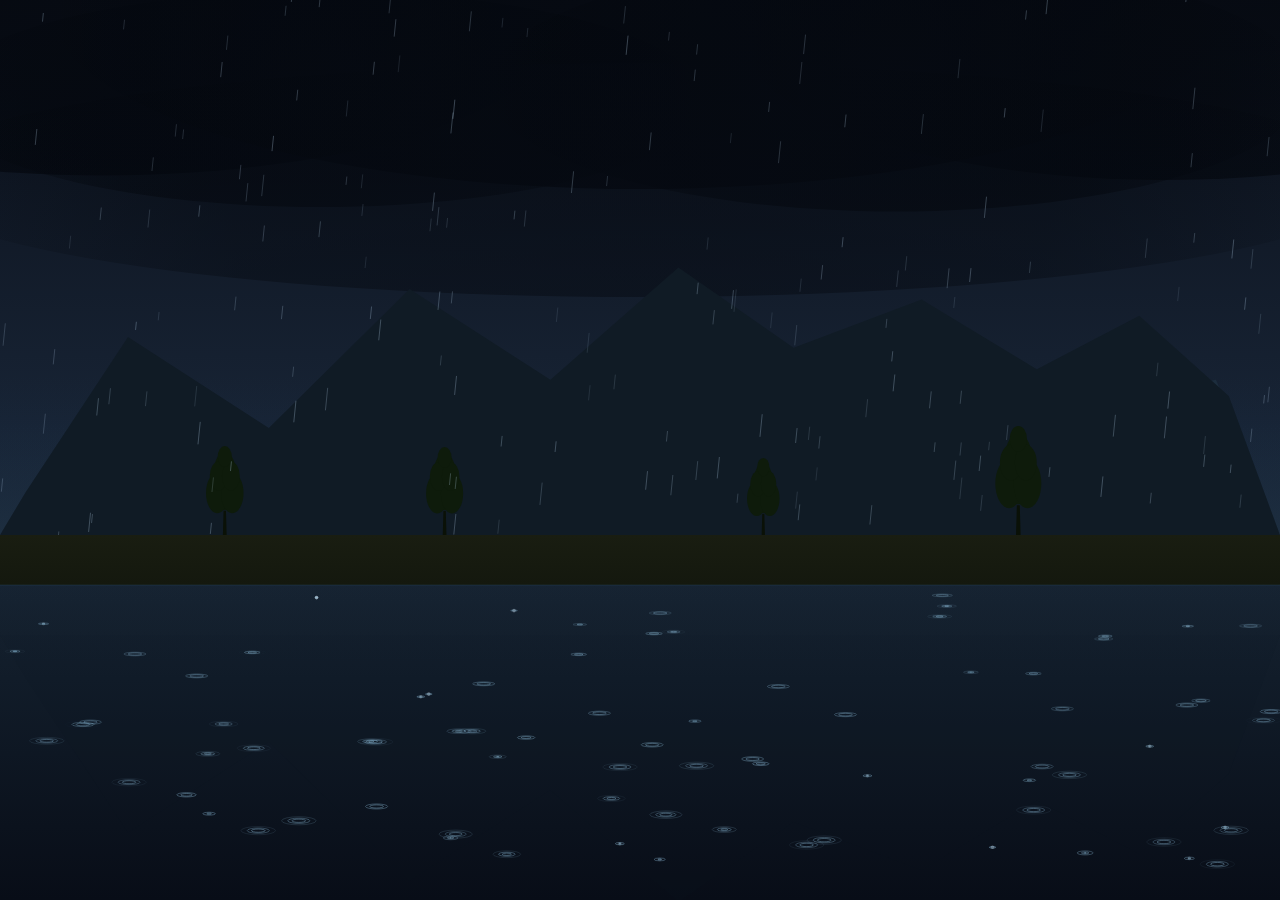
==== commit d8d9c74d: "Show cumulative visits on the material page" ====
--- a/rain.html
+++ b/rain.html
@@ -352,5 +352,6 @@
 requestAnimationFrame(frame);
 window.addEventListener('resize', () => { resize(); init(); });
 </script>
+<script src="https://prayer168.github.io/science-portal/assets/material-visit-count.js" data-material="https://prayer168.github.io/Recode/rain.html" defer></script>
 </body>
 </html>
